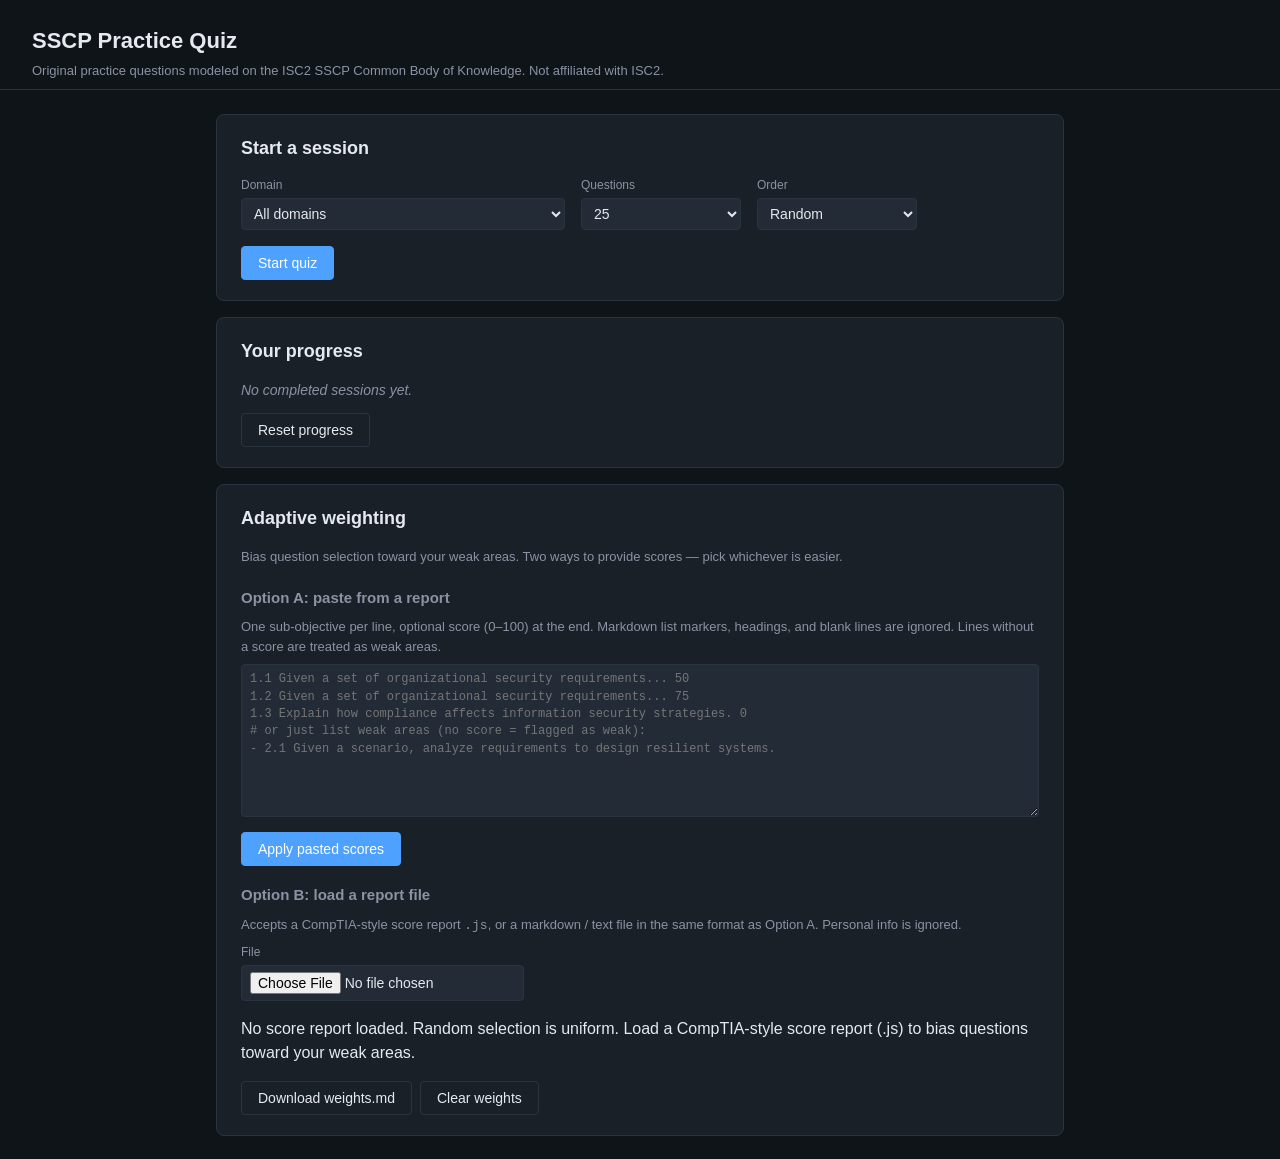
==== sscp/index.html @ fcf021c1 "Initial commit: SSCP + CCSP practice quizzes with adaptive weighting" ====
<!doctype html>
<html lang="en">
<head>
<meta charset="utf-8" />
<meta name="viewport" content="width=device-width, initial-scale=1" />
<title>SSCP Practice Quiz</title>
<link rel="stylesheet" href="styles.css" />
</head>
<body>
<header>
  <h1>SSCP Practice Quiz</h1>
  <p class="sub">Original practice questions modeled on the ISC2 SSCP Common Body of Knowledge. Not affiliated with ISC2.</p>
</header>

<main id="app"></main>

<template id="tpl-home">
  <section class="card">
    <h2>Start a session</h2>
    <div class="row">
      <label>Domain
        <select id="domain">
          <option value="all">All domains</option>
        </select>
      </label>
      <label>Questions
        <select id="count">
          <option value="10">10</option>
          <option value="25" selected>25</option>
          <option value="50">50</option>
          <option value="100">100</option>
          <option value="0">All available</option>
        </select>
      </label>
      <label>Order
        <select id="order">
          <option value="random" selected>Random</option>
          <option value="sequential">Sequential</option>
        </select>
      </label>
    </div>
    <button id="start" class="primary">Start quiz</button>
  </section>

  <section class="card">
    <h2>Your progress</h2>
    <div id="stats"></div>
    <button id="reset" class="ghost">Reset progress</button>
  </section>

  <section class="card">
    <h2>Adaptive weighting</h2>
    <p class="sub" style="margin-bottom:12px">Bias question selection toward your weak areas. Two ways to provide scores — pick whichever is easier.</p>

    <h3>Option A: paste from a report</h3>
    <p class="sub" style="margin-bottom:8px">One sub-objective per line, optional score (0&ndash;100) at the end. Markdown list markers, headings, and blank lines are ignored. Lines without a score are treated as weak areas.</p>
    <textarea id="score-text" rows="8" placeholder="1.1 Given a set of organizational security requirements... 50&#10;1.2 Given a set of organizational security requirements... 75&#10;1.3 Explain how compliance affects information security strategies. 0&#10;# or just list weak areas (no score = flagged as weak):&#10;- 2.1 Given a scenario, analyze requirements to design resilient systems."></textarea>
    <div class="actions" style="margin-top:8px">
      <button id="apply-text" class="primary">Apply pasted scores</button>
    </div>

    <h3 style="margin-top:18px">Option B: load a report file</h3>
    <p class="sub" style="margin-bottom:8px">Accepts a CompTIA-style score report <code>.js</code>, or a markdown / text file in the same format as Option A. Personal info is ignored.</p>
    <div class="row">
      <label>File
        <input id="score-file" type="file" accept=".js,.json,.txt,.md" />
      </label>
    </div>

    <div id="weights-panel" style="margin-top:14px"></div>
    <div class="actions">
      <button id="download-weights" class="ghost">Download weights.md</button>
      <button id="clear-weights" class="ghost">Clear weights</button>
    </div>
  </section>
</template>

<template id="tpl-quiz">
  <section class="card">
    <div class="quizbar">
      <span id="progress"></span>
      <span id="domain-tag" class="tag"></span>
    </div>
    <h2 id="qtext"></h2>
    <ol id="options" class="options"></ol>
    <div id="feedback" class="feedback hidden"></div>
    <div class="actions">
      <button id="next" class="primary" disabled>Next</button>
      <button id="quit" class="ghost">End session</button>
    </div>
  </section>
</template>

<template id="tpl-results">
  <section class="card">
    <h2>Session results</h2>
    <p id="score" class="score"></p>
    <h3>By domain</h3>
    <table id="bydomain"><thead><tr><th>Domain</th><th>Correct</th><th>Total</th><th>%</th></tr></thead><tbody></tbody></table>
    <h3>Review</h3>
    <ol id="review" class="review"></ol>
    <div class="actions">
      <button id="again" class="primary">Back to home</button>
    </div>
  </section>
</template>

<script src="questions.js"></script>
<script src="topics.js"></script>
<script src="app.js"></script>
</body>
</html>
---- sscp/styles.css ----
:root {
  --bg: #0f1419;
  --panel: #1a2028;
  --panel2: #232b36;
  --text: #e6e9ef;
  --muted: #8a93a3;
  --accent: #4ea1ff;
  --good: #4ade80;
  --bad: #f87171;
  --border: #2a3441;
}
* { box-sizing: border-box; }
body {
  margin: 0;
  font-family: -apple-system, BlinkMacSystemFont, "Segoe UI", Roboto, sans-serif;
  background: var(--bg);
  color: var(--text);
  line-height: 1.5;
}
header {
  padding: 24px 32px 8px;
  border-bottom: 1px solid var(--border);
}
header h1 { margin: 0 0 4px; font-size: 22px; }
.sub { margin: 0; color: var(--muted); font-size: 13px; }
main { max-width: 880px; margin: 24px auto; padding: 0 16px; }
.card {
  background: var(--panel);
  border: 1px solid var(--border);
  border-radius: 8px;
  padding: 20px 24px;
  margin-bottom: 16px;
}
h2 { margin-top: 0; font-size: 18px; }
h3 { font-size: 15px; color: var(--muted); margin: 20px 0 8px; }
.row { display: flex; flex-wrap: wrap; gap: 16px; margin-bottom: 16px; }
label { display: flex; flex-direction: column; font-size: 12px; color: var(--muted); gap: 4px; }
select, textarea, input[type="file"] {
  background: var(--panel2);
  color: var(--text);
  border: 1px solid var(--border);
  border-radius: 4px;
  padding: 6px 8px;
  font-size: 14px;
  font-family: inherit;
}
select { min-width: 160px; }
textarea {
  width: 100%;
  resize: vertical;
  font-family: ui-monospace, "SF Mono", Consolas, monospace;
  font-size: 12px;
  line-height: 1.45;
}
button {
  font-size: 14px;
  padding: 8px 16px;
  border-radius: 4px;
  border: 1px solid var(--border);
  background: var(--panel2);
  color: var(--text);
  cursor: pointer;
}
button:hover:not(:disabled) { background: #2d3946; }
button:disabled { opacity: 0.4; cursor: not-allowed; }
button.primary { background: var(--accent); color: #fff; border-color: var(--accent); }
button.primary:hover:not(:disabled) { background: #3b8eef; }
button.ghost { background: transparent; }
.quizbar { display: flex; justify-content: space-between; align-items: center; margin-bottom: 12px; font-size: 13px; color: var(--muted); }
.tag {
  background: var(--panel2);
  border: 1px solid var(--border);
  padding: 2px 8px;
  border-radius: 12px;
  font-size: 11px;
}
.options { list-style: none; padding: 0; margin: 16px 0; }
.options li {
  background: var(--panel2);
  border: 1px solid var(--border);
  border-radius: 6px;
  padding: 12px 16px;
  margin-bottom: 8px;
  cursor: pointer;
  transition: background 0.1s;
}
.options li:hover:not(.locked) { background: #2d3946; border-color: #3b4856; }
.options li.locked { cursor: default; }
.options li.chosen { border-color: var(--accent); }
.options li.correct { border-color: var(--good); background: rgba(74, 222, 128, 0.08); }
.options li.incorrect { border-color: var(--bad); background: rgba(248, 113, 113, 0.08); }
.options li .letter { display: inline-block; width: 24px; color: var(--muted); font-weight: 600; }
.feedback {
  margin: 12px 0;
  padding: 12px 16px;
  background: var(--panel2);
  border-left: 3px solid var(--accent);
  border-radius: 0 4px 4px 0;
  font-size: 14px;
}
.feedback.correct { border-left-color: var(--good); }
.feedback.incorrect { border-left-color: var(--bad); }
.feedback .label { font-weight: 600; margin-bottom: 4px; }
.feedback.correct .label { color: var(--good); }
.feedback.incorrect .label { color: var(--bad); }
.hidden { display: none; }
.actions { display: flex; gap: 8px; margin-top: 16px; }
.score { font-size: 28px; font-weight: 600; margin: 8px 0; }
table { width: 100%; border-collapse: collapse; font-size: 13px; }
table th, table td { padding: 8px 10px; text-align: left; border-bottom: 1px solid var(--border); }
table th { color: var(--muted); font-weight: 500; }
.review { padding-left: 20px; font-size: 14px; }
.review li { margin-bottom: 16px; }
.review .q { font-weight: 500; margin-bottom: 4px; }
.review .a { color: var(--muted); font-size: 13px; }
.review .a.bad { color: var(--bad); }
.review .a.good { color: var(--good); }
#stats { font-size: 14px; margin-bottom: 12px; }
#stats .stat-row { display: flex; justify-content: space-between; padding: 4px 0; border-bottom: 1px solid var(--border); }
#stats .stat-row:last-child { border-bottom: none; }
#stats .empty { color: var(--muted); font-style: italic; }
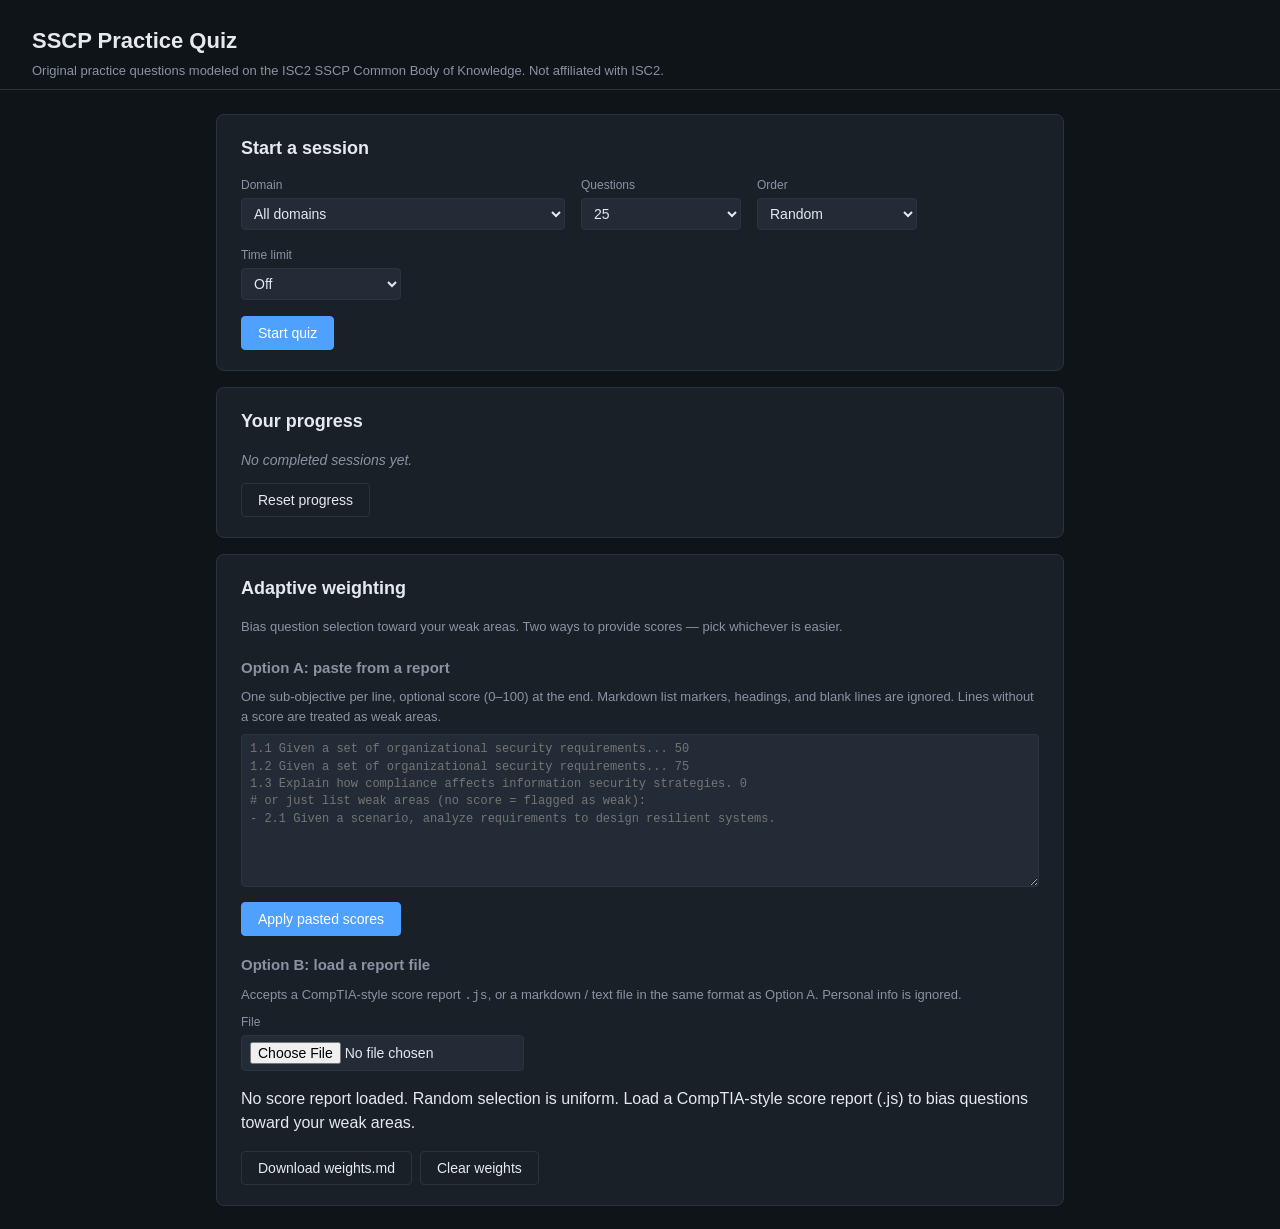
==== commit 747bc1e8: "Add timer mode; expand SSCP bank to 500 questions (added 245)" ====
--- a/sscp/index.html
+++ b/sscp/index.html
@@ -36,6 +36,18 @@
         <select id="order">
           <option value="random" selected>Random</option>
           <option value="sequential">Sequential</option>
+        </select>
+      </label>
+      <label>Time limit
+        <select id="time-limit">
+          <option value="0" selected>Off</option>
+          <option value="900">15 min</option>
+          <option value="1800">30 min</option>
+          <option value="2700">45 min</option>
+          <option value="3600">60 min</option>
+          <option value="5400">90 min</option>
+          <option value="7200">120 min</option>
+          <option value="10800">180 min</option>
         </select>
       </label>
     </div>
@@ -79,6 +91,7 @@
   <section class="card">
     <div class="quizbar">
       <span id="progress"></span>
+      <span id="timer" class="timer hidden"></span>
       <span id="domain-tag" class="tag"></span>
     </div>
     <h2 id="qtext"></h2>
@@ -95,6 +108,7 @@
   <section class="card">
     <h2>Session results</h2>
     <p id="score" class="score"></p>
+    <p id="results-meta" class="sub" style="margin-top:-8px"></p>
     <h3>By domain</h3>
     <table id="bydomain"><thead><tr><th>Domain</th><th>Correct</th><th>Total</th><th>%</th></tr></thead><tbody></tbody></table>
     <h3>Review</h3>
@@ -105,8 +119,8 @@
   </section>
 </template>
 
-<script src="questions.js"></script>
-<script src="topics.js"></script>
-<script src="app.js"></script>
+<script src="questions.js" charset="utf-8"></script>
+<script src="topics.js" charset="utf-8"></script>
+<script src="app.js" charset="utf-8"></script>
 </body>
 </html>
--- a/sscp/styles.css
+++ b/sscp/styles.css
@@ -74,6 +74,14 @@
   border-radius: 12px;
   font-size: 11px;
 }
+.timer {
+  font-family: ui-monospace, "SF Mono", Consolas, monospace;
+  font-size: 13px;
+  color: var(--muted);
+  font-variant-numeric: tabular-nums;
+}
+.timer.timer-warn { color: #fbbf24; }
+.timer.timer-crit { color: var(--bad); font-weight: 600; }
 .options { list-style: none; padding: 0; margin: 16px 0; }
 .options li {
   background: var(--panel2);
